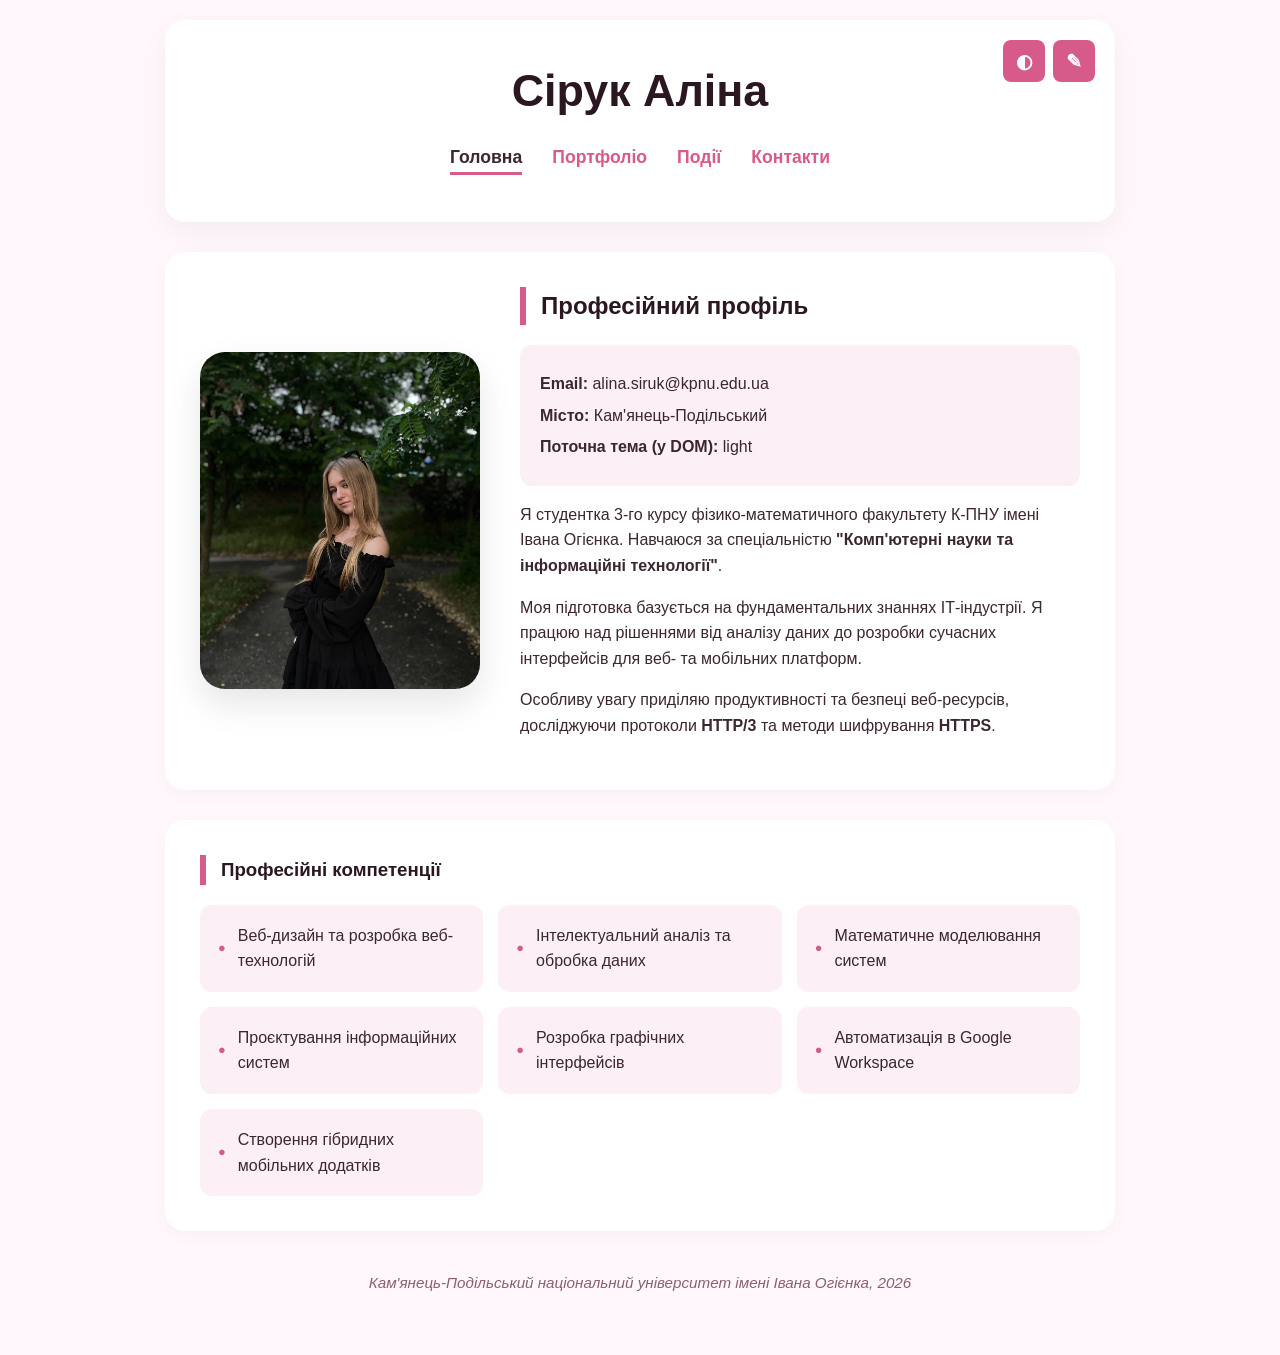
==== index.html @ d1bfa476 "Add responsive design and theme toggle button to multiple pages" ====
<!DOCTYPE html>
<html lang="uk">
<head>
    <meta charset="UTF-8">
    <meta name="viewport" content="width=device-width, initial-scale=1.0">
    <title>Сірук Аліна - Головна сторінка</title>
    <meta name="description" content="Персональний сайт-портфоліо Сірук Аліни: професійний профіль, навички, навчальні проєкти, події та контакти.">
    <meta property="og:type" content="website">
    <meta property="og:locale" content="uk_UA">
    <meta property="og:site_name" content="Сірук Аліна">
    <meta property="og:title" content="Сірук Аліна - персональний сайт-портфоліо">
    <meta property="og:description" content="Персональний сайт-портфоліо Сірук Аліни: професійний профіль, навички, навчальні проєкти, події та контакти.">
    <meta property="og:image" content="alina.jpg">
    <meta property="og:image:type" content="image/jpeg">
    <meta property="og:image:width" content="1063">
    <meta property="og:image:height" content="1280">
    <meta property="og:image:alt" content="Фото Сірук Аліни">
    <meta name="twitter:card" content="summary_large_image">
    <meta name="twitter:title" content="Сірук Аліна - персональний сайт-портфоліо">
    <meta name="twitter:description" content="Персональний сайт-портфоліо Сірук Аліни: професійний профіль, навички, навчальні проєкти, події та контакти.">
    <meta name="twitter:image" content="alina.jpg">
    <meta name="twitter:image:alt" content="Фото Сірук Аліни">
    <style>
        body { 
            font-family: 'Inter', -apple-system, BlinkMacSystemFont, "Segoe UI", Roboto, sans-serif; 
            line-height: 1.6; 
            color: var(--text-color, #3b2631); 
            max-width: 950px; 
            margin: 0 auto; 
            padding: 20px; 
            background-color: var(--bg-color, #fff7fb); 
            transition: background-color 0.3s, color 0.3s;
        }
        header { 
            background: var(--card-bg, #fff); 
            padding: 35px; 
            border-radius: 20px; 
            box-shadow: 0 10px 30px rgba(0,0,0,0.05); 
            margin-bottom: 30px; 
            text-align: center; 
            position: relative; 
        }
        header h1 { 
            margin: 0 0 15px 0; 
            color: var(--title-color, #2a1721); 
            font-size: 2.8rem; 
            font-weight: 800; 
            transition: color 0.5s ease, letter-spacing 0.5s ease;
        }
        nav ul { list-style: none; padding: 0; display: flex; justify-content: center; gap: 30px; }
        nav a { text-decoration: none; color: var(--accent-color, #d65a8a); font-weight: 600; font-size: 1.1rem; transition: 0.3s; }
        nav a:hover { color: var(--accent-hover, #bf4776); }
        nav a[aria-current="page"] { color: var(--text-color, #3b2631); border-bottom: 3px solid var(--accent-color, #d65a8a); padding-bottom: 5px; }
        
        .controls {
            position: absolute;
            top: 20px;
            right: 20px;
            display: flex;
            gap: 8px;
            align-items: center; /* Вирівнюємо олівець, тему та кнопку збереження в один ряд */
        }
        .btn {
            background: var(--accent-color, #d65a8a);
            color: #fff;
            border: none;
            width: 42px;
            height: 42px;
            border-radius: 8px; 
            font-size: 1.2rem;
            font-weight: 600;
            cursor: pointer;
            transition: 0.3s;
            display: flex;
            align-items: center;
            justify-content: center;
        }
        .btn:hover { background: var(--accent-hover, #bf4776); }

        .btn-save {
            background: var(--success-color, #e48aac);
            color: white;
            border: none;
            padding: 0 20px;
            height: 42px; /* Така ж висота, як і в інших кнопок вгорі */
            border-radius: 8px;
            font-weight: 600;
            cursor: pointer;
            transition: 0.3s;
            white-space: nowrap; /* Запобігає переносу тексту */
        }
        .btn-save:hover { background: var(--accent-hover, #bf4776); }
        .btn-save:disabled { background: #b2bec3; cursor: not-allowed; }
        
        main { display: grid; gap: 30px; }
        section { 
            background: var(--card-bg, #fff); 
            padding: 35px; 
            border-radius: 20px; 
            box-shadow: 0 5px 20px rgba(0,0,0,0.03); 
        }
        #user-name { color: var(--title-color, #2a1721); border-left: 6px solid var(--accent-color, #d65a8a); padding-left: 15px; margin-top: 0; font-weight: 700; }
        h3 { color: var(--title-color, #2a1721); border-left: 6px solid var(--accent-color, #d65a8a); padding-left: 15px; margin-top: 0; font-weight: 700; }
        .about-grid { display: grid; grid-template-columns: 280px 1fr; gap: 40px; align-items: center; }
        .profile-pic { width: 100%; height: auto; display: block; border-radius: 25px; box-shadow: 0 15px 35px rgba(0,0,0,0.1); }
        
        .server-data-box {
            background: var(--item-bg, #fdeff6);
            padding: 20px;
            border-radius: 12px;
            margin: 15px 0;
        }
        .server-data-box p { margin: 6px 0; }

        .discipline-grid { display: grid; grid-template-columns: repeat(auto-fill, minmax(280px, 1fr)); gap: 15px; margin-top: 20px; }
        .discipline-item { 
            background: var(--item-bg, #fdeff6); 
            padding: 18px; 
            border-radius: 12px; 
            font-weight: 500; 
            display: flex; 
            align-items: center;
            transition: 0.3s;
            color: var(--text-color, #3b2631);
        }
        .discipline-item:hover { background: var(--item-hover, #f8d7e8); transform: translateY(-2px); }
        .discipline-item::before { content: "●"; color: var(--accent-color, #d65a8a); margin-right: 12px; font-size: 0.8rem; }
        
        .notification-toast {
            position: fixed;
            bottom: 20px;
            left: 50%;
            transform: translateX(-50%);
            background: var(--success-color, #e48aac);
            color: white;
            padding: 12px 25px;
            border-radius: 30px;
            font-weight: 600;
            box-shadow: 0 10px 20px rgba(0,0,0,0.1);
            display: none;
            z-index: 1000;
        }
        footer { text-align: center; padding: 40px; color: var(--muted-color, #8b6072); font-size: 0.95rem; }

        @media (max-width: 760px) {
            body { max-width: 100%; padding: 15px; }
            header { padding: 40px 18px 25px; }
            .controls {
                position: static;
                justify-content: flex-end;
                margin-bottom: 15px;
                top: auto;
                right: auto;
            }
            header h1 { font-size: 2.2rem; }
            nav ul { flex-wrap: wrap; gap: 12px; justify-content: center; }
            nav a { font-size: 1rem; }
            .btn { padding: 8px 12px; font-size: 0.95rem; }
            main { gap: 20px; }
            .about-grid { grid-template-columns: 1fr; gap: 20px; }
            .profile-pic { width: 100%; }
            section { padding: 25px; }
            .discipline-grid { grid-template-columns: 1fr; gap: 15px; }
            footer { padding: 25px 10px; }
        }
    </style>
</head>
<body>
    <header>
        <div class="controls">
            <button class="btn" id="theme-toggle" title="Змінити тему">◐</button>
            <button class="btn" id="name-toggle" title="Редагувати профіль">✎</button>
        </div>

        <h1 class="main-title" id="main-title-name">Завантаження...</h1>
        <nav role="navigation">
            <ul>
                <li><a href="index.html" aria-current="page">Головна</a></li>
                <li><a href="portfolio.html">Портфоліо</a></li>
                <li><a href="events.html">Події</a></li>
                <li><a href="contacts.html">Контакти</a></li>
            </ul>
        </nav>
    </header>
    <main>
        <section class="about-grid">
            <img src="alina.jpg" alt="Фото Сірук Аліни" class="profile-pic" width="1063" height="1280" fetchpriority="high">
            <div>
                <h2 id="user-name">Професійний профіль</h2>
                
                <div class="server-data-box">
                    <p><strong>Email:</strong> <span id="user-email">...</span></p>
                    <p><strong>Місто:</strong> <span id="user-city">...</span></p>
                    <p><strong>Поточна тема (у DOM):</strong> <span id="user-theme">light</span></p>
                </div>

                <p>Я студентка 3-го курсу фізико-математичного факультету К-ПНУ імені Івана Огієнка. Навчаюся за спеціальністю <strong>"Комп'ютерні науки та інформаційні технології"</strong>.</p>
                <p>Моя підготовка базується на фундаментальних знаннях ІТ-індустрії. Я працюю над рішеннями від аналізу даних до розробки сучасних інтерфейсів для веб- та мобільних платформ.</p>
                <p>Особливу увагу приділяю продуктивності та безпеці веб-ресурсів, досліджуючи протоколи <strong>HTTP/3</strong> та методи шифрування <strong>HTTPS</strong>.</p>
            </div>
        </section>
        <section>
            <h3>Професійні компетенції</h3>
            <div class="discipline-grid">
                <div class="discipline-item">Веб-дизайн та розробка веб-технологій</div>
                <div class="discipline-item">Інтелектуальний аналіз та обробка даних</div>
                <div class="discipline-item">Математичне моделювання систем</div>
                <div class="discipline-item">Проєктування інформаційних систем</div>
                <div class="discipline-item">Розробка графічних інтерфейсів</div>
                <div class="discipline-item">Автоматизація в Google Workspace</div>
                <div class="discipline-item">Створення гібридних мобільних додатків</div>
            </div>
        </section>
    </main>
    
    <div id="toast" class="notification-toast">Дані успішно збережено!</div>

    <footer>
        <address>Кам'янець-Подільський національний університет імені Івана Огієнка, 2026</address>
    </footer>

    <script src="script.js"></script>
</body>
</html>
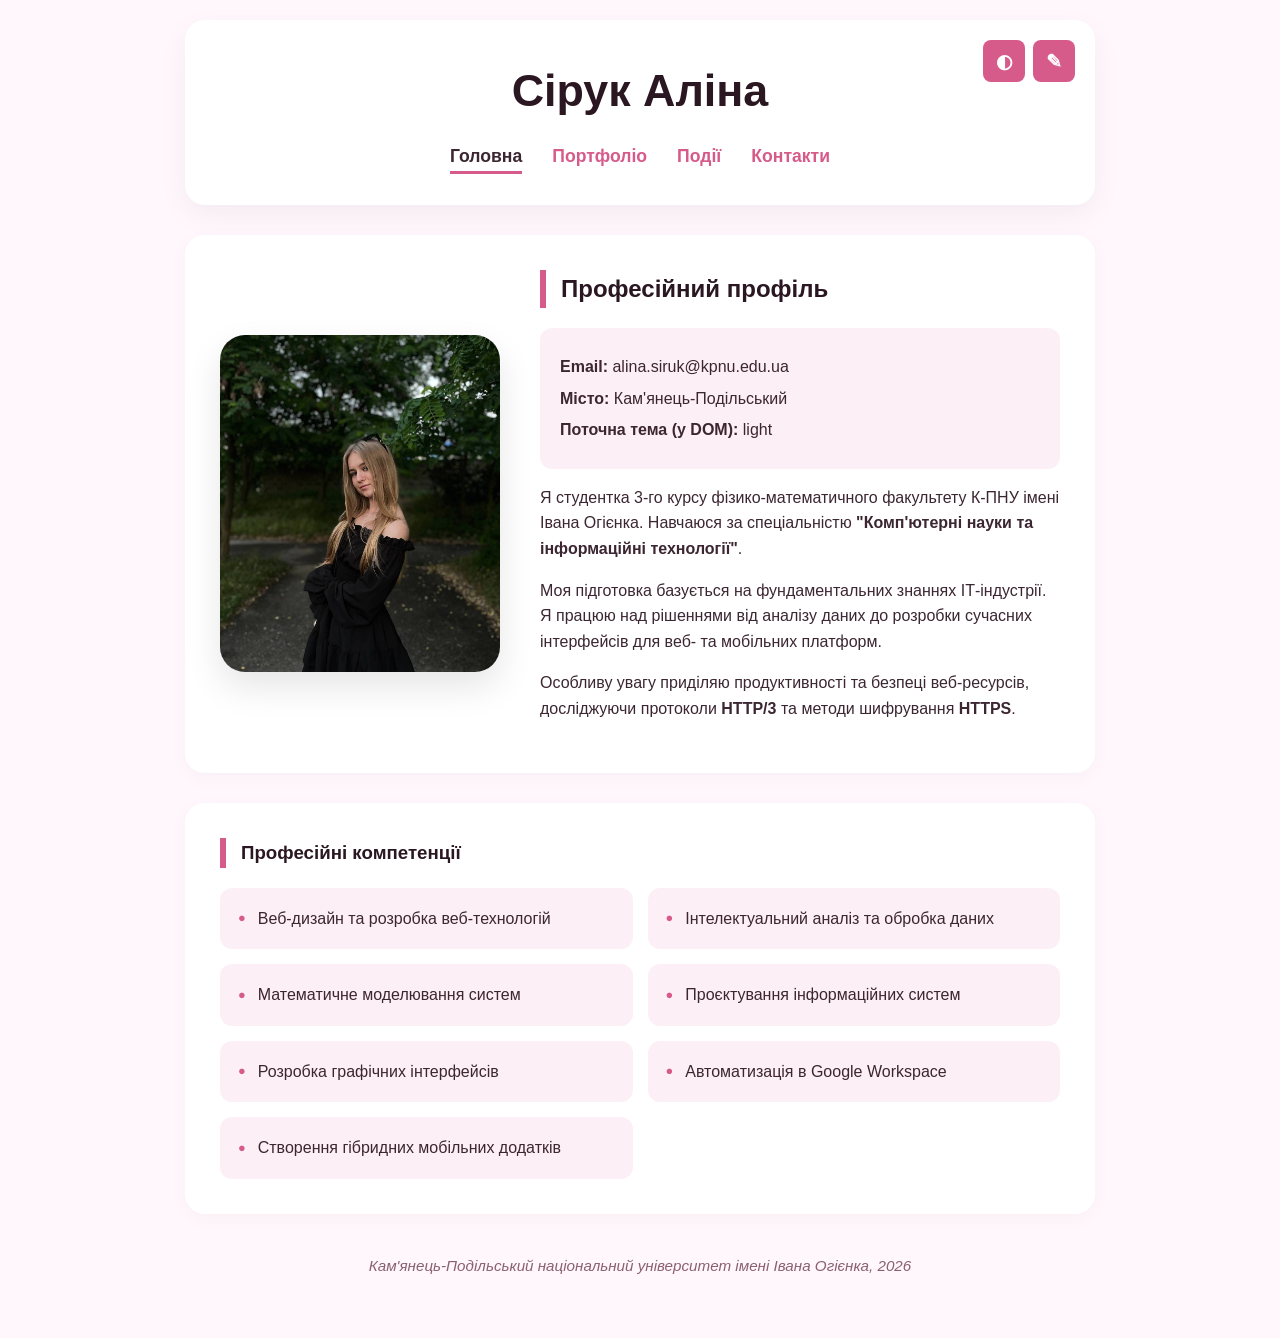
==== commit b141b157: "Fix mobile layout on index page" ====
--- a/index.html
+++ b/index.html
@@ -21,11 +21,16 @@
     <meta name="twitter:image" content="alina.jpg">
     <meta name="twitter:image:alt" content="Фото Сірук Аліни">
     <style>
+        *, *::before, *::after {
+            box-sizing: border-box;
+        }
         body { 
             font-family: 'Inter', -apple-system, BlinkMacSystemFont, "Segoe UI", Roboto, sans-serif; 
             line-height: 1.6; 
             color: var(--text-color, #3b2631); 
             max-width: 950px; 
+            width: 100%;
+            min-width: 0;
             margin: 0 auto; 
             padding: 20px; 
             background-color: var(--bg-color, #fff7fb); 
@@ -39,6 +44,7 @@
             margin-bottom: 30px; 
             text-align: center; 
             position: relative; 
+            width: 100%;
         }
         header h1 { 
             margin: 0 0 15px 0; 
@@ -47,7 +53,8 @@
             font-weight: 800; 
             transition: color 0.5s ease, letter-spacing 0.5s ease;
         }
-        nav ul { list-style: none; padding: 0; display: flex; justify-content: center; gap: 30px; }
+        nav ul { list-style: none; padding: 0; margin: 0; display: flex; justify-content: center; gap: 30px; flex-wrap: wrap; }
+        nav li { white-space: nowrap; }
         nav a { text-decoration: none; color: var(--accent-color, #d65a8a); font-weight: 600; font-size: 1.1rem; transition: 0.3s; }
         nav a:hover { color: var(--accent-hover, #bf4776); }
         nav a[aria-current="page"] { color: var(--text-color, #3b2631); border-bottom: 3px solid var(--accent-color, #d65a8a); padding-bottom: 5px; }
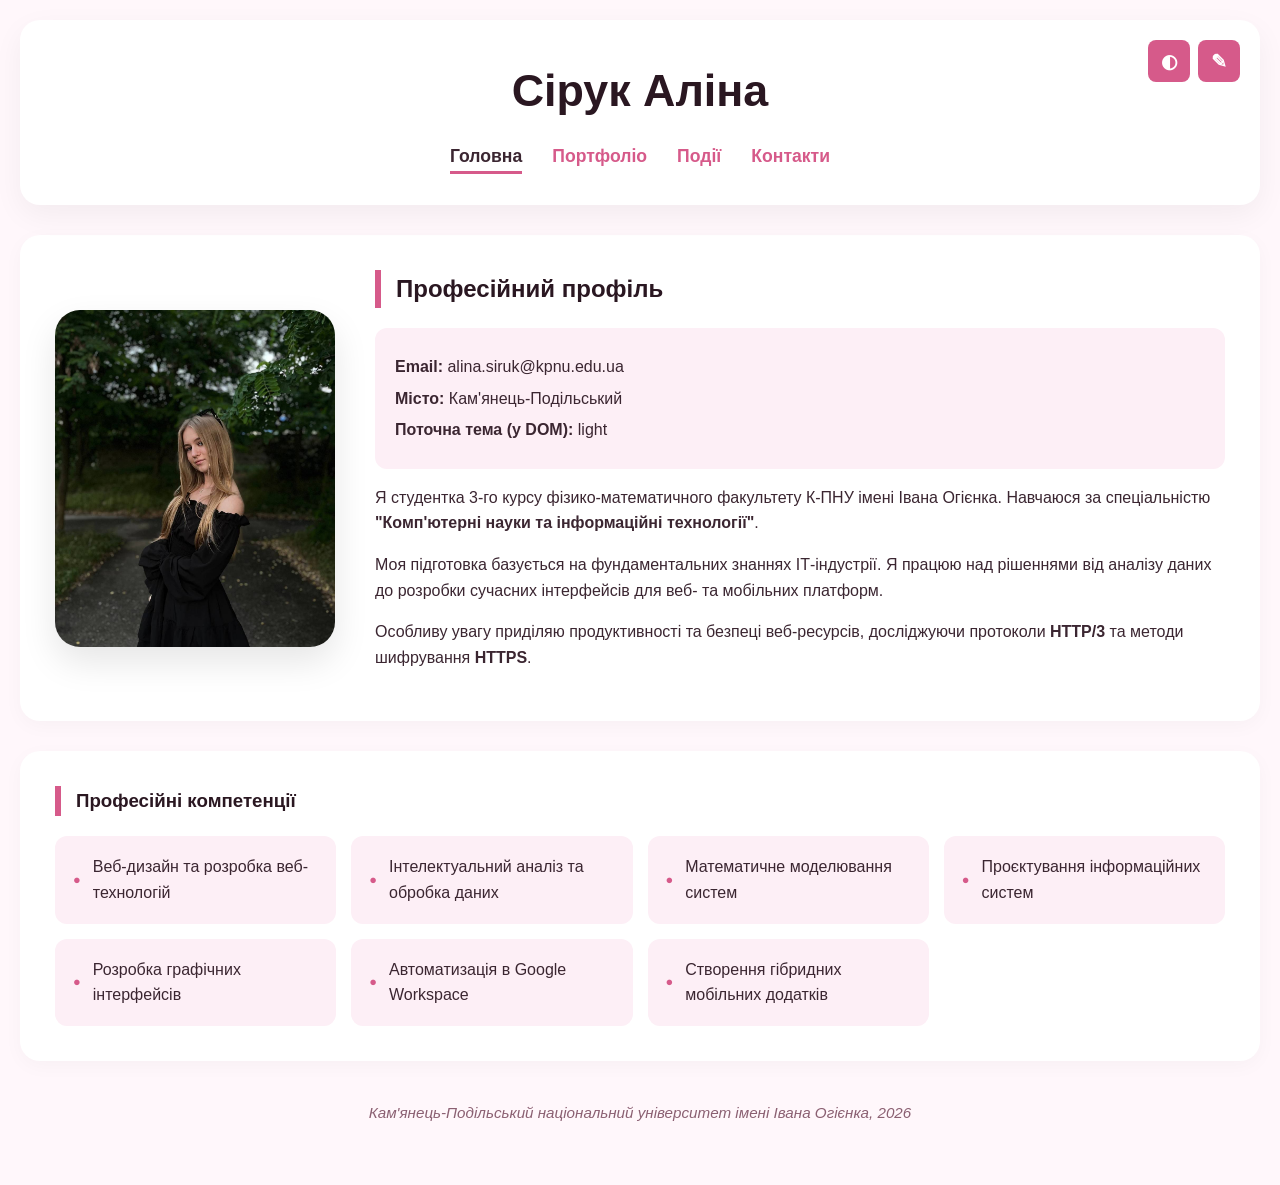
==== commit fd014017: "Improve Telegram mobile layout support on index page" ====
--- a/index.html
+++ b/index.html
@@ -2,7 +2,7 @@
 <html lang="uk">
 <head>
     <meta charset="UTF-8">
-    <meta name="viewport" content="width=device-width, initial-scale=1.0">
+    <meta name="viewport" content="width=device-width, initial-scale=1.0, maximum-scale=1.0">
     <title>Сірук Аліна - Головна сторінка</title>
     <meta name="description" content="Персональний сайт-портфоліо Сірук Аліни: професійний профіль, навички, навчальні проєкти, події та контакти.">
     <meta property="og:type" content="website">
@@ -28,13 +28,14 @@
             font-family: 'Inter', -apple-system, BlinkMacSystemFont, "Segoe UI", Roboto, sans-serif; 
             line-height: 1.6; 
             color: var(--text-color, #3b2631); 
-            max-width: 950px; 
             width: 100%;
+            max-width: 100%;
             min-width: 0;
             margin: 0 auto; 
             padding: 20px; 
             background-color: var(--bg-color, #fff7fb); 
             transition: background-color 0.3s, color 0.3s;
+            overflow-x: hidden;
         }
         header { 
             background: var(--card-bg, #fff); 
@@ -66,6 +67,12 @@
             display: flex;
             gap: 8px;
             align-items: center; /* Вирівнюємо олівець, тему та кнопку збереження в один ряд */
+            flex-wrap: wrap;
+            max-width: calc(100% - 40px);
+            justify-content: flex-end;
+        }
+        .controls button {
+            min-width: 40px;
         }
         .btn {
             background: var(--accent-color, #d65a8a);
@@ -149,7 +156,7 @@
         }
         footer { text-align: center; padding: 40px; color: var(--muted-color, #8b6072); font-size: 0.95rem; }
 
-        @media (max-width: 760px) {
+        @media (max-width: 980px) {
             body { max-width: 100%; padding: 15px; }
             header { padding: 40px 18px 25px; }
             .controls {
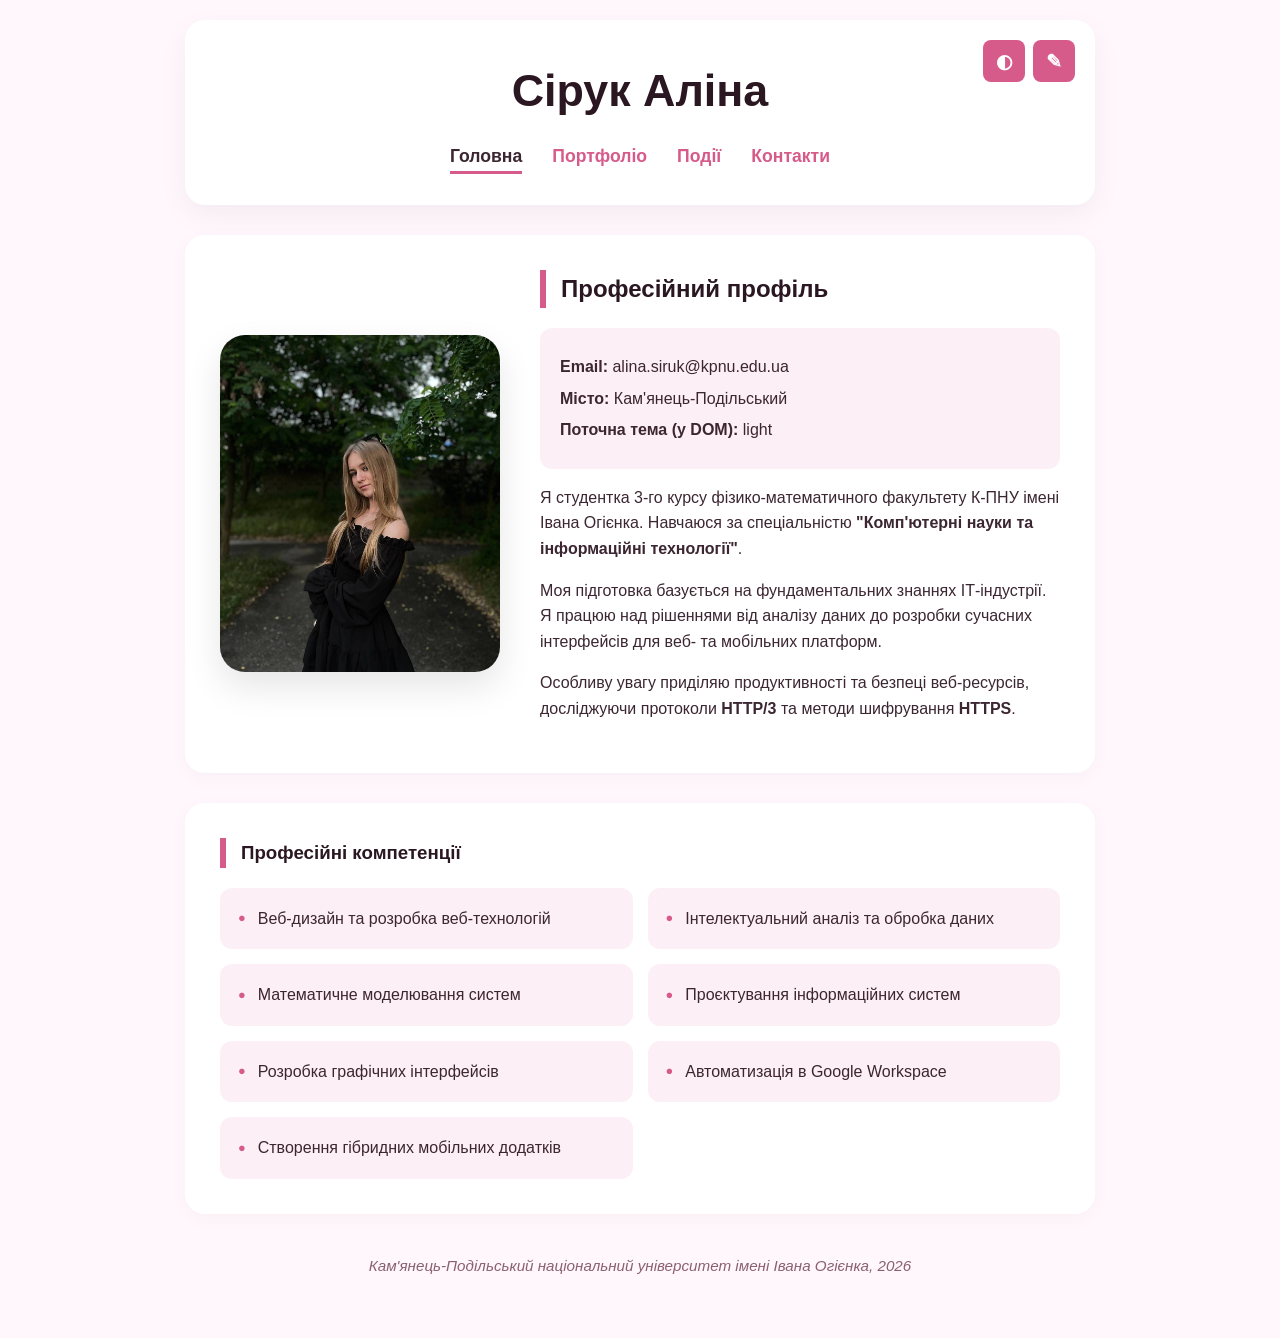
==== commit c7ca876c: "Restore desktop max-width and use 760px mobile breakpoint" ====
--- a/index.html
+++ b/index.html
@@ -29,7 +29,7 @@
             line-height: 1.6; 
             color: var(--text-color, #3b2631); 
             width: 100%;
-            max-width: 100%;
+            max-width: 950px; /* keep desktop centered */
             min-width: 0;
             margin: 0 auto; 
             padding: 20px; 
@@ -156,7 +156,7 @@
         }
         footer { text-align: center; padding: 40px; color: var(--muted-color, #8b6072); font-size: 0.95rem; }
 
-        @media (max-width: 980px) {
+        @media (max-width: 760px) {
             body { max-width: 100%; padding: 15px; }
             header { padding: 40px 18px 25px; }
             .controls {
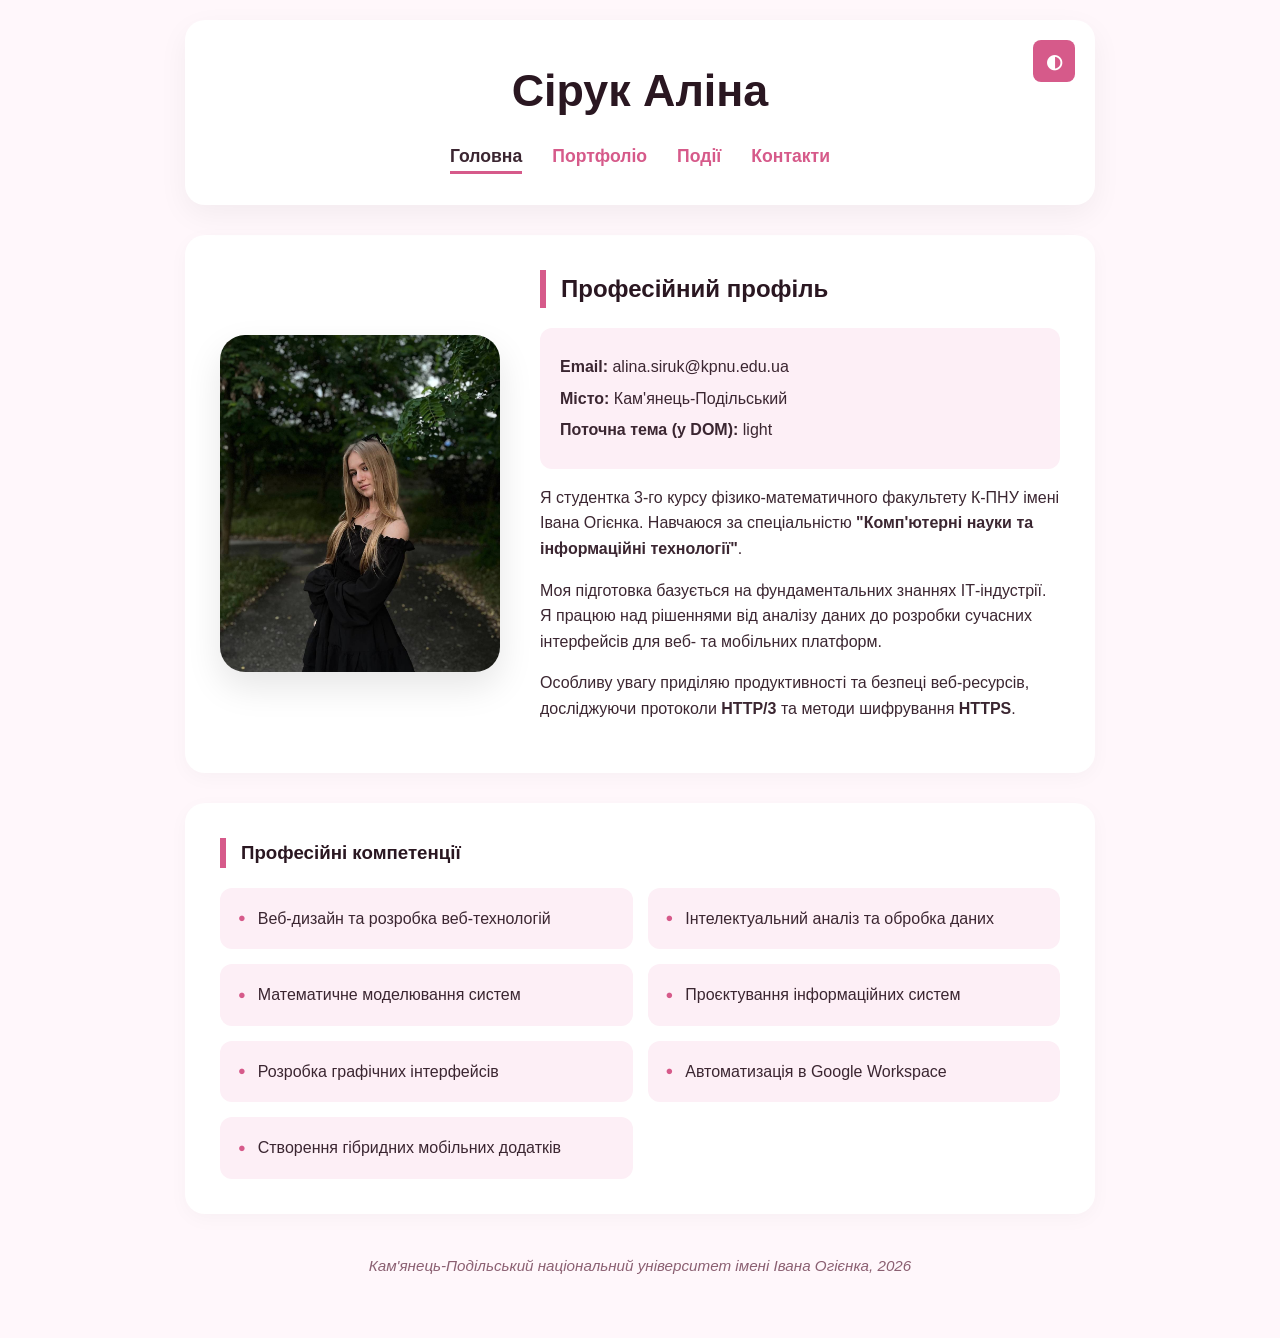
==== commit 2358041e: "Remove profile name edit pencil button from homepage" ====
--- a/index.html
+++ b/index.html
@@ -183,7 +183,6 @@
     <header>
         <div class="controls">
             <button class="btn" id="theme-toggle" title="Змінити тему">◐</button>
-            <button class="btn" id="name-toggle" title="Редагувати профіль">✎</button>
         </div>
 
         <h1 class="main-title" id="main-title-name">Завантаження...</h1>
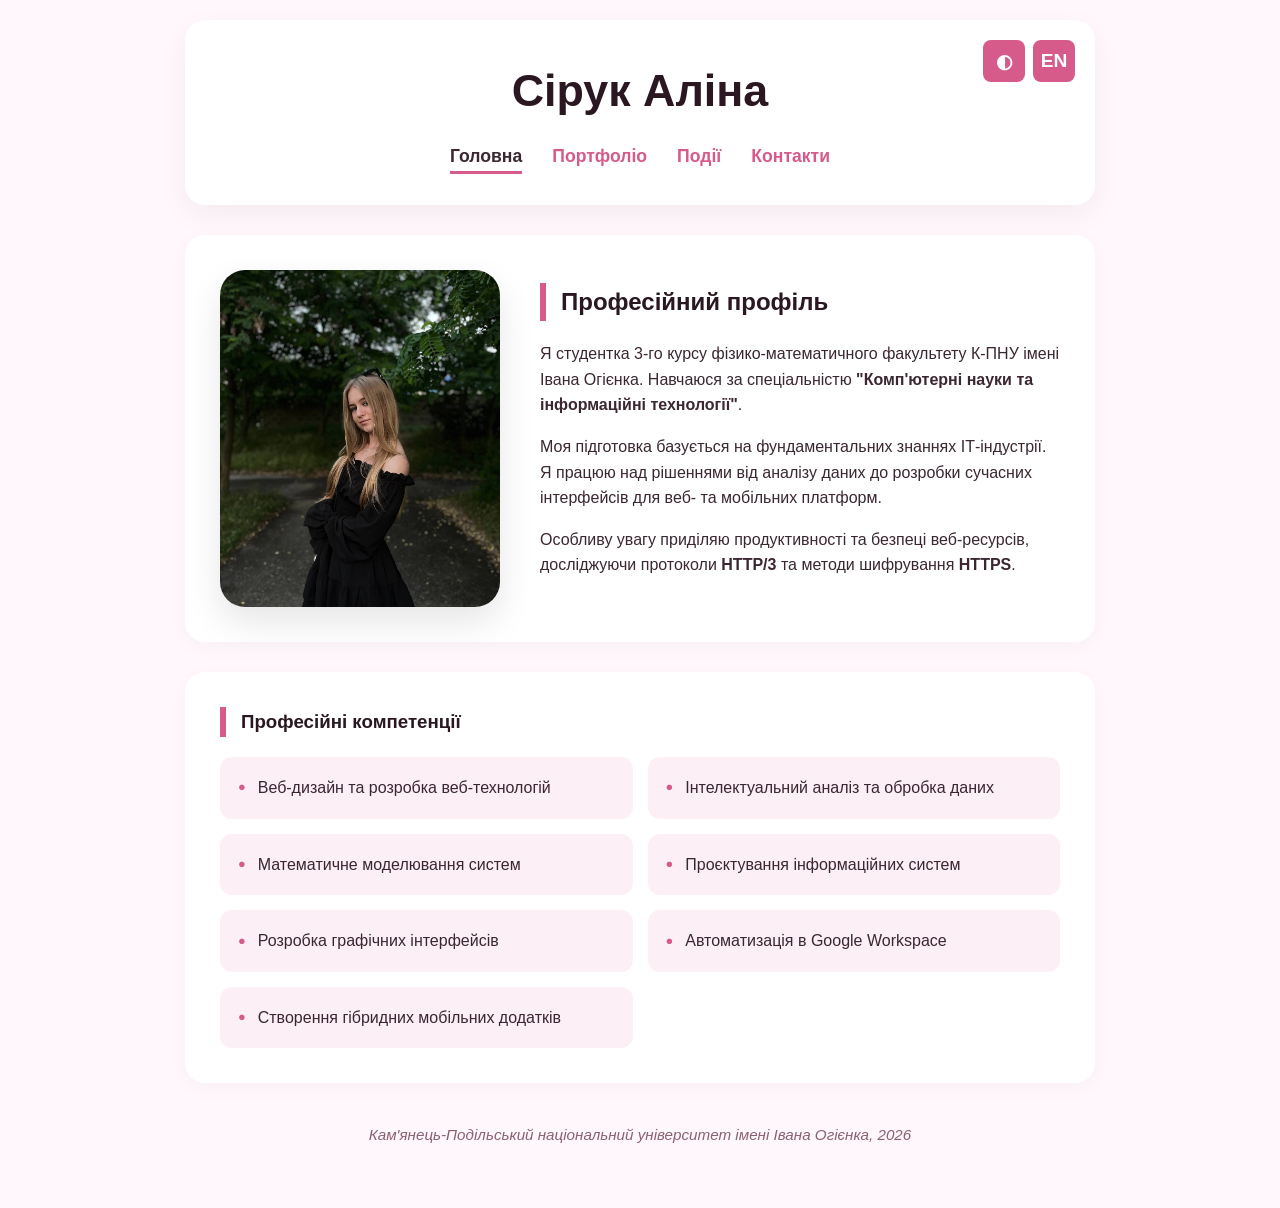
==== commit 80bc5962: "Add internationalization support and language toggle functionality - Implemented data attributes for" ====
--- a/index.html
+++ b/index.html
@@ -182,16 +182,17 @@
 <body>
     <header>
         <div class="controls">
-            <button class="btn" id="theme-toggle" title="Змінити тему">◐</button>
+            <button class="btn" id="theme-toggle" data-i18n-title="themeToggleTitle" title="Змінити тему">◐</button>
+            <button class="btn" id="lang-toggle" data-i18n="langToggleLabel" data-i18n-title="langToggleTitle" title="Переключити мову">EN</button>
         </div>
 
         <h1 class="main-title" id="main-title-name">Завантаження...</h1>
         <nav role="navigation">
             <ul>
-                <li><a href="index.html" aria-current="page">Головна</a></li>
-                <li><a href="portfolio.html">Портфоліо</a></li>
-                <li><a href="events.html">Події</a></li>
-                <li><a href="contacts.html">Контакти</a></li>
+                <li><a href="index.html" aria-current="page" data-i18n="navHome">Головна</a></li>
+                <li><a href="portfolio.html" data-i18n="navPortfolio">Портфоліо</a></li>
+                <li><a href="events.html" data-i18n="navEvents">Події</a></li>
+                <li><a href="contacts.html" data-i18n="navContacts">Контакти</a></li>
             </ul>
         </nav>
     </header>
@@ -199,29 +200,23 @@
         <section class="about-grid">
             <img src="alina.jpg" alt="Фото Сірук Аліни" class="profile-pic" width="1063" height="1280" fetchpriority="high">
             <div>
-                <h2 id="user-name">Професійний профіль</h2>
-                
-                <div class="server-data-box">
-                    <p><strong>Email:</strong> <span id="user-email">...</span></p>
-                    <p><strong>Місто:</strong> <span id="user-city">...</span></p>
-                    <p><strong>Поточна тема (у DOM):</strong> <span id="user-theme">light</span></p>
-                </div>
-
-                <p>Я студентка 3-го курсу фізико-математичного факультету К-ПНУ імені Івана Огієнка. Навчаюся за спеціальністю <strong>"Комп'ютерні науки та інформаційні технології"</strong>.</p>
-                <p>Моя підготовка базується на фундаментальних знаннях ІТ-індустрії. Я працюю над рішеннями від аналізу даних до розробки сучасних інтерфейсів для веб- та мобільних платформ.</p>
-                <p>Особливу увагу приділяю продуктивності та безпеці веб-ресурсів, досліджуючи протоколи <strong>HTTP/3</strong> та методи шифрування <strong>HTTPS</strong>.</p>
+                <h2 id="user-name" data-i18n="userProfileTitle">Професійний профіль</h2>
+
+                <p data-i18n="aboutText1">Я студентка 3-го курсу фізико-математичного факультету К-ПНУ імені Івана Огієнка. Навчаюся за спеціальністю <strong>"Комп'ютерні науки та інформаційні технології"</strong>.</p>
+                <p data-i18n="aboutText2">Моя підготовка базується на фундаментальних знаннях ІТ-індустрії. Я працюю над рішеннями від аналізу даних до розробки сучасних інтерфейсів для веб- та мобільних платформ.</p>
+                <p data-i18n="aboutText3">Особливу увагу приділяю продуктивності та безпеці веб-ресурсів, досліджуючи протоколи <strong>HTTP/3</strong> та методи шифрування <strong>HTTPS</strong>.</p>
             </div>
         </section>
         <section>
-            <h3>Професійні компетенції</h3>
+            <h3 data-i18n="skillsTitle">Професійні компетенції</h3>
             <div class="discipline-grid">
-                <div class="discipline-item">Веб-дизайн та розробка веб-технологій</div>
-                <div class="discipline-item">Інтелектуальний аналіз та обробка даних</div>
-                <div class="discipline-item">Математичне моделювання систем</div>
-                <div class="discipline-item">Проєктування інформаційних систем</div>
-                <div class="discipline-item">Розробка графічних інтерфейсів</div>
-                <div class="discipline-item">Автоматизація в Google Workspace</div>
-                <div class="discipline-item">Створення гібридних мобільних додатків</div>
+                <div class="discipline-item" data-i18n="skill1">Веб-дизайн та розробка веб-технологій</div>
+                <div class="discipline-item" data-i18n="skill2">Інтелектуальний аналіз та обробка даних</div>
+                <div class="discipline-item" data-i18n="skill3">Математичне моделювання систем</div>
+                <div class="discipline-item" data-i18n="skill4">Проєктування інформаційних систем</div>
+                <div class="discipline-item" data-i18n="skill5">Розробка графічних інтерфейсів</div>
+                <div class="discipline-item" data-i18n="skill6">Автоматизація в Google Workspace</div>
+                <div class="discipline-item" data-i18n="skill7">Створення гібридних мобільних додатків</div>
             </div>
         </section>
     </main>
@@ -229,7 +224,7 @@
     <div id="toast" class="notification-toast">Дані успішно збережено!</div>
 
     <footer>
-        <address>Кам'янець-Подільський національний університет імені Івана Огієнка, 2026</address>
+        <address data-i18n="footerCredit">Кам'янець-Подільський національний університет імені Івана Огієнка, 2026</address>
     </footer>
 
     <script src="script.js"></script>
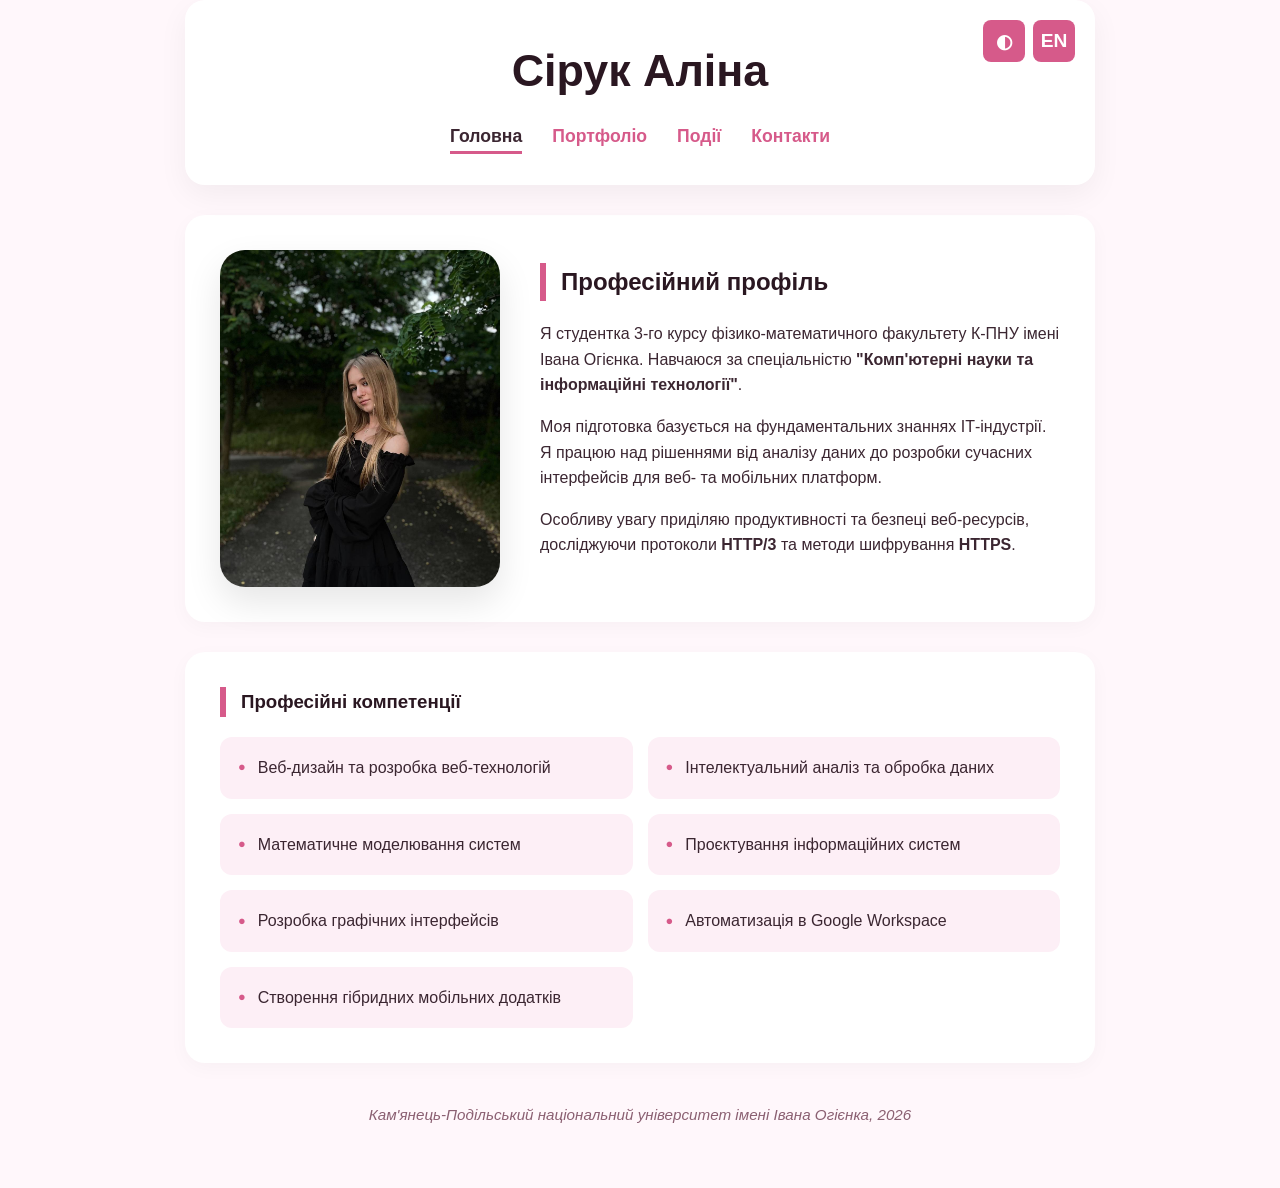
==== commit 97668eb1: "Refactor portfolio interaction: update link elements to buttons and enhance modal opening functional" ====
--- a/index.html
+++ b/index.html
@@ -32,19 +32,21 @@
             max-width: 950px; /* keep desktop centered */
             min-width: 0;
             margin: 0 auto; 
-            padding: 20px; 
+            padding: 0 20px 20px; 
             background-color: var(--bg-color, #fff7fb); 
             transition: background-color 0.3s, color 0.3s;
             overflow-x: hidden;
         }
         header { 
+            position: sticky;
+            top: 0;
+            z-index: 1000;
             background: var(--card-bg, #fff); 
             padding: 35px; 
             border-radius: 20px; 
             box-shadow: 0 10px 30px rgba(0,0,0,0.05); 
             margin-bottom: 30px; 
             text-align: center; 
-            position: relative; 
             width: 100%;
         }
         header h1 { 
@@ -157,7 +159,7 @@
         footer { text-align: center; padding: 40px; color: var(--muted-color, #8b6072); font-size: 0.95rem; }
 
         @media (max-width: 760px) {
-            body { max-width: 100%; padding: 15px; }
+            body { max-width: 100%; padding: 0 15px 15px; }
             header { padding: 40px 18px 25px; }
             .controls {
                 position: static;
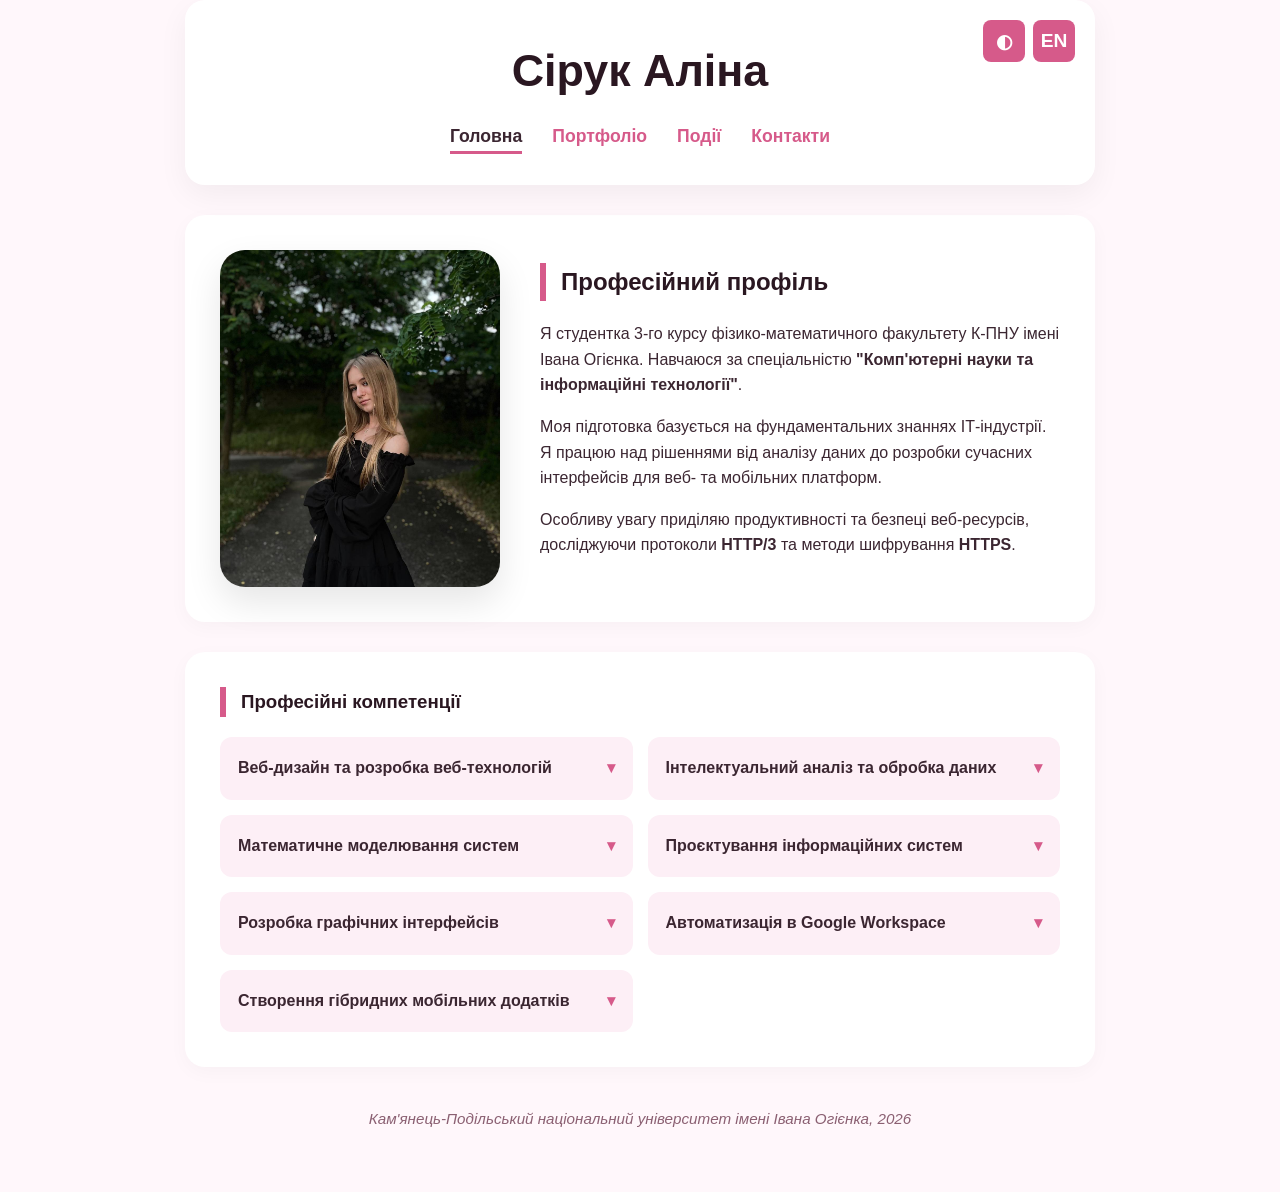
==== commit fbd9d4b3: "Оновлено сайт-візитку" ====
--- a/index.html
+++ b/index.html
@@ -118,7 +118,50 @@
         #user-name { color: var(--title-color, #2a1721); border-left: 6px solid var(--accent-color, #d65a8a); padding-left: 15px; margin-top: 0; font-weight: 700; }
         h3 { color: var(--title-color, #2a1721); border-left: 6px solid var(--accent-color, #d65a8a); padding-left: 15px; margin-top: 0; font-weight: 700; }
         .about-grid { display: grid; grid-template-columns: 280px 1fr; gap: 40px; align-items: center; }
-        .profile-pic { width: 100%; height: auto; display: block; border-radius: 25px; box-shadow: 0 15px 35px rgba(0,0,0,0.1); }
+        .profile-pic { width: 100%; height: auto; display: block; border-radius: 25px; box-shadow: 0 15px 35px rgba(0,0,0,0.1); cursor: zoom-in; }
+        .image-modal {
+            position: fixed;
+            inset: 0;
+            display: none;
+            align-items: center;
+            justify-content: center;
+            background: rgba(0,0,0,0.72);
+            z-index: 2500;
+            padding: 24px;
+        }
+        .image-modal.show { display: flex; }
+        .image-modal-content {
+            position: relative;
+            width: auto;
+            max-width: 90vw;
+            max-height: 90vh;
+            border-radius: 20px;
+            overflow: hidden;
+        }
+        .image-modal-content img {
+            width: auto;
+            max-width: 100%;
+            height: auto;
+            max-height: 90vh;
+            display: block;
+            border-radius: 20px;
+            box-shadow: 0 20px 60px rgba(0,0,0,0.35);
+            margin: 0 auto;
+        }
+        .image-modal-close {
+            position: absolute;
+            top: 18px;
+            right: 18px;
+            width: 42px;
+            height: 42px;
+            background: rgba(255,255,255,0.96);
+            border: none;
+            border-radius: 50%;
+            font-size: 1.6rem;
+            color: #222;
+            cursor: pointer;
+            box-shadow: 0 12px 24px rgba(0,0,0,0.18);
+        }
         
         .server-data-box {
             background: var(--item-bg, #fdeff6);
@@ -128,19 +171,60 @@
         }
         .server-data-box p { margin: 6px 0; }
 
-        .discipline-grid { display: grid; grid-template-columns: repeat(auto-fill, minmax(280px, 1fr)); gap: 15px; margin-top: 20px; }
+        .discipline-grid { display: flex; gap: 15px; margin-top: 20px; align-items: flex-start; flex-wrap: wrap; }
+        .skill-column { display: flex; flex-direction: column; gap: 15px; flex: 1 1 0; min-width: 280px; }
         .discipline-item { 
             background: var(--item-bg, #fdeff6); 
-            padding: 18px; 
             border-radius: 12px; 
-            font-weight: 500; 
-            display: flex; 
+            overflow: visible;
+            transition: transform 0.3s, background 0.3s;
+            color: var(--text-color, #3b2631);
+            position: relative;
+        }
+        .discipline-item:hover { background: var(--item-hover, #f8d7e8); transform: translateY(-2px); }
+        .skill-toggle {
+            width: 100%;
+            text-align: left;
+            padding: 18px;
+            background: transparent;
+            border: none;
+            font: inherit;
+            font-weight: 700;
+            color: inherit;
+            cursor: pointer;
+            display: flex;
             align-items: center;
-            transition: 0.3s;
+            justify-content: space-between;
+            gap: 12px;
+        }
+        .skill-toggle::after {
+            content: "▾";
+            transition: transform 0.3s ease;
+            color: var(--accent-color, #d65a8a);
+        }
+        .discipline-item.open .skill-toggle::after {
+            transform: rotate(-180deg);
+        }
+        .skill-panel {
+            max-height: 0;
+            overflow: hidden;
+            opacity: 0;
+            transition: max-height 0.35s ease, opacity 0.35s ease, padding 0.35s ease;
+            padding: 0 18px;
+            border-top: 1px solid rgba(214, 90, 138, 0.18);
+            background: rgba(255,255,255,0.98);
+            box-shadow: inset 0 1px 0 rgba(0,0,0,0.03);
+        }
+        .discipline-item.open .skill-panel {
+            max-height: 420px;
+            opacity: 1;
+            padding: 14px 18px 18px;
+        }
+        .skill-panel p {
+            margin: 0;
             color: var(--text-color, #3b2631);
-        }
-        .discipline-item:hover { background: var(--item-hover, #f8d7e8); transform: translateY(-2px); }
-        .discipline-item::before { content: "●"; color: var(--accent-color, #d65a8a); margin-right: 12px; font-size: 0.8rem; }
+            line-height: 1.7;
+        }
         
         .notification-toast {
             position: fixed;
@@ -176,7 +260,8 @@
             .about-grid { grid-template-columns: 1fr; gap: 20px; }
             .profile-pic { width: 100%; }
             section { padding: 25px; }
-            .discipline-grid { grid-template-columns: 1fr; gap: 15px; }
+            .discipline-grid { flex-direction: column; }
+            .skill-column { min-width: auto; }
             footer { padding: 25px 10px; }
         }
     </style>
@@ -212,17 +297,62 @@
         <section>
             <h3 data-i18n="skillsTitle">Професійні компетенції</h3>
             <div class="discipline-grid">
-                <div class="discipline-item" data-i18n="skill1">Веб-дизайн та розробка веб-технологій</div>
-                <div class="discipline-item" data-i18n="skill2">Інтелектуальний аналіз та обробка даних</div>
-                <div class="discipline-item" data-i18n="skill3">Математичне моделювання систем</div>
-                <div class="discipline-item" data-i18n="skill4">Проєктування інформаційних систем</div>
-                <div class="discipline-item" data-i18n="skill5">Розробка графічних інтерфейсів</div>
-                <div class="discipline-item" data-i18n="skill6">Автоматизація в Google Workspace</div>
-                <div class="discipline-item" data-i18n="skill7">Створення гібридних мобільних додатків</div>
+                <div class="skill-column">
+                    <div class="discipline-item">
+                        <button type="button" class="skill-toggle" data-i18n="skill1" aria-expanded="false">Веб-дизайн та розробка веб-технологій</button>
+                        <div class="skill-panel" aria-hidden="true" data-i18n="skill1Desc">
+                            <p>Володію навичками створення сучасних вебсайтів із використанням HTML, CSS та JavaScript. Розробляю адаптивні сторінки, які коректно відображаються на комп’ютерах, планшетах і смартфонах. Працюю над структурою, дизайном та функціональністю вебресурсів, приділяючи увагу зручності користувачів і швидкодії сайту.</p>
+                        </div>
+                    </div>
+                    <div class="discipline-item">
+                        <button type="button" class="skill-toggle" data-i18n="skill3" aria-expanded="false">Математичне моделювання систем</button>
+                        <div class="skill-panel" aria-hidden="true" data-i18n="skill3Desc">
+                            <p>Застосовую математичні методи для дослідження та аналізу різних процесів і систем. Володію навичками побудови математичних моделей, виконання розрахунків та інтерпретації отриманих результатів. Використовую математичний апарат для розв’язання прикладних задач у сфері інформаційних технологій.</p>
+                        </div>
+                    </div>
+                    <div class="discipline-item">
+                        <button type="button" class="skill-toggle" data-i18n="skill5" aria-expanded="false">Розробка графічних інтерфейсів</button>
+                        <div class="skill-panel" aria-hidden="true" data-i18n="skill5Desc">
+                            <p>Створюю зрозумілі та зручні інтерфейси для веб- і мобільних застосунків. Працюю з прототипуванням, підбором кольорових схем, компонентів та елементів навігації. Використовую сучасні підходи до UI/UX-дизайну для забезпечення комфортної взаємодії користувача з програмним продуктом.</p>
+                        </div>
+                    </div>
+                    <div class="discipline-item">
+                        <button type="button" class="skill-toggle" data-i18n="skill7" aria-expanded="false">Створення гібридних мобільних додатків</button>
+                        <div class="skill-panel" aria-hidden="true" data-i18n="skill7Desc">
+                            <p>Маю навички розробки мобільних застосунків, що можуть працювати на різних платформах. Вмію проєктувати інтерфейси, реалізовувати основний функціонал та інтегрувати необхідні сервіси. Під час розробки приділяю увагу продуктивності, зручності використання та сучасному дизайну застосунків.</p>
+                        </div>
+                    </div>
+                </div>
+                <div class="skill-column">
+                    <div class="discipline-item">
+                        <button type="button" class="skill-toggle" data-i18n="skill2" aria-expanded="false">Інтелектуальний аналіз та обробка даних</button>
+                        <div class="skill-panel" aria-hidden="true" data-i18n="skill2Desc">
+                            <p>Вмію збирати, аналізувати та систематизувати дані для отримання корисної інформації. Працюю з електронними таблицями, статистичними показниками та методами обробки даних. Можу виконувати візуалізацію результатів і формувати звіти для подальшого аналізу.</p>
+                        </div>
+                    </div>
+                    <div class="discipline-item">
+                        <button type="button" class="skill-toggle" data-i18n="skill4" aria-expanded="false">Проєктування інформаційних систем</button>
+                        <div class="skill-panel" aria-hidden="true" data-i18n="skill4Desc">
+                            <p>Маю знання з аналізу вимог до інформаційних систем та їхнього проєктування. Вмію створювати структуру системи, моделювати взаємодію між її компонентами та розробляти логічні схеми роботи. Розумію основні принципи побудови ефективних програмних рішень.</p>
+                        </div>
+                    </div>
+                    <div class="discipline-item">
+                        <button type="button" class="skill-toggle" data-i18n="skill6" aria-expanded="false">Автоматизація в Google Workspace</button>
+                        <div class="skill-panel" aria-hidden="true" data-i18n="skill6Desc">
+                            <p>Використовую Google Apps Script для автоматизації роботи з сервісами Google. Створюю сценарії для обробки даних у Google Sheets, автоматичного формування документів і презентацій, а також оптимізації рутинних процесів. Це дозволяє значно підвищити ефективність роботи з інформацією.</p>
+                        </div>
+                    </div>
+                </div>
             </div>
         </section>
     </main>
     
+    <div id="image-modal" class="image-modal" aria-hidden="true">
+        <div class="image-modal-content">
+            <button id="image-modal-close" class="image-modal-close" aria-label="Close image">×</button>
+            <img id="image-modal-img" src="" alt="">
+        </div>
+    </div>
     <div id="toast" class="notification-toast">Дані успішно збережено!</div>
 
     <footer>
